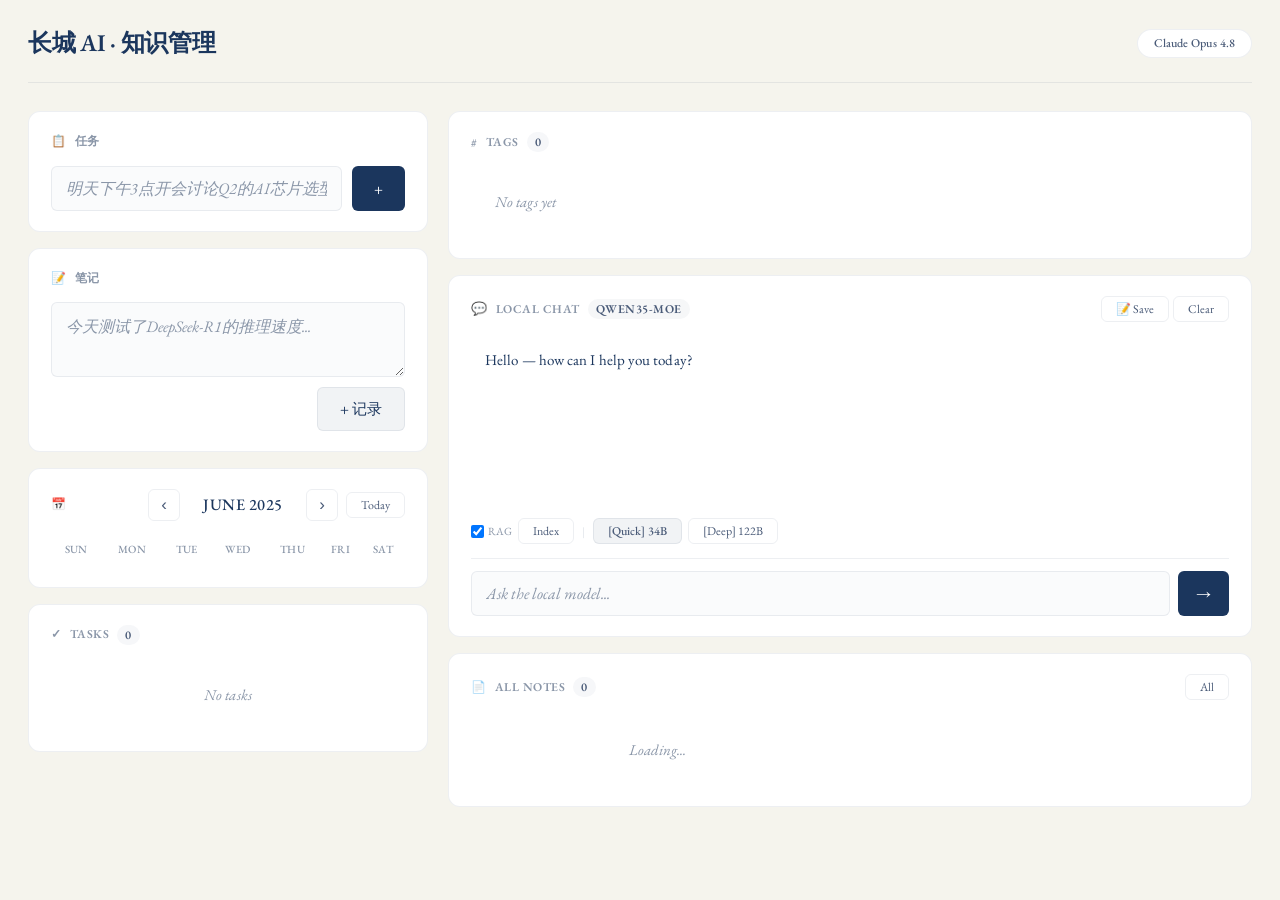
==== templates/index.html @ ca9f3a0d "first commit: AI knowledge management agent with local LLM chat, RAG, auto-tagging notes, task manag" ====
<!DOCTYPE html>
<html lang="en">
<head>
<meta charset="UTF-8">
<meta name="viewport" content="width=device-width, initial-scale=1.0">
<title>长城 AI · 知识管理</title>
<link rel="preconnect" href="https://fonts.googleapis.com">
<link href="https://fonts.googleapis.com/css2?family=EB+Garamond:ital,wght@0,400;0,500;0,600;1,400;1,500&display=swap" rel="stylesheet">
<style>
* { margin: 0; padding: 0; box-sizing: border-box; }

:root {
  --bg: #f5f4ed;
  --card: #ffffff;
  --card-hover: #faf9f5;
  --border: rgba(27,54,93,0.08);
  --border-light: rgba(27,54,93,0.15);
  --text: #1B365D;
  --text-dim: #4a5b78;
  --text-muted: #8a96a8;
  --accent: #1B365D;
  --accent-bg: rgba(27,54,93,0.04);
  --green: #3d6b4f;
  --red: #9d4a4a;
  --radius: 12px;
  --radius-sm: 6px;
  font-size: 17px;
}

body {
  font-family: 'EB Garamond', 'Noto Serif SC', Georgia, 'Times New Roman', serif;
  background: var(--bg);
  color: var(--text);
  line-height: 1.6;
  -webkit-font-smoothing: antialiased;
  font-size: 17px;
  font-weight: 400;
  letter-spacing: 0.005em;
}

::selection { background: rgba(27,54,93,0.1); color: var(--text); }

.bg-layer { position: fixed; inset: 0; z-index: 0; background: var(--bg); }

.app-wrap { position: relative; z-index: 1; max-width: 1480px; margin: 0 auto; padding: 0 28px; }

header {
  display: flex; align-items: center; justify-content: space-between;
  padding: 24px 0 20px; margin-bottom: 28px;
  border-bottom: 1px solid var(--border);
}
.logo {
  font-size: 24px;
  font-weight: 600;
  color: var(--text);
  letter-spacing: -0.3px;
}
.header-right { display: flex; align-items: center; gap: 16px; }
.header-badge {
  font-size: 12px; color: var(--text-dim);
  background: var(--card);
  border: 1px solid var(--border);
  padding: 4px 16px; border-radius: 40px;
  font-weight: 500;
}

.main-grid { display: grid; grid-template-columns: 400px 1fr; gap: 20px; align-items: start; }

.card {
  background: var(--card);
  border: 1px solid var(--border);
  border-radius: var(--radius);
  padding: 20px 22px;
  margin-bottom: 16px;
}
.card:hover { border-color: var(--border-light); }

.card-h {
  display: flex; align-items: center; gap: 8px;
  margin-bottom: 14px;
  font-size: 12px; font-weight: 600; color: var(--text-muted);
  letter-spacing: 0.5px; text-transform: uppercase;
}

.input-row { display: flex; gap: 10px; }
.input-f {
  flex: 1;
  background: rgba(27,54,93,0.02);
  border: 1px solid var(--border);
  border-radius: 6px;
  color: var(--text);
  padding: 11px 14px;
  font-size: 16px;
  outline: none;
  transition: all .15s;
  font-family: inherit;
  font-weight: 400;
}
.input-f::placeholder { color: var(--text-muted); font-style: italic; }
.input-f:focus { border-color: rgba(27,54,93,0.25); }
.input-ta { resize: vertical; min-height: 60px; line-height: 1.6; }

.btn {
  display: inline-flex; align-items: center; gap: 6px;
  padding: 11px 22px; border: none; border-radius: 6px;
  font-size: 15px; font-weight: 500; cursor: pointer;
  transition: all .12s; font-family: inherit;
}
.btn-primary { background: var(--accent); color: #fff; }
.btn-primary:hover { background: #243f6b; }
.btn-secondary { background: rgba(27,54,93,0.06); color: var(--text); border: 1px solid var(--border); }
.btn-secondary:hover { background: rgba(27,54,93,0.08); }

.btn-icon {
  width: 32px; height: 32px; border-radius: 6px;
  background: transparent; border: 1px solid var(--border);
  color: var(--text-dim); cursor: pointer; font-size: 17px;
  display: inline-flex; align-items: center; justify-content: center;
}
.btn-icon:hover { border-color: var(--border-light); color: var(--text); }
.btn-tiny {
  background: transparent; border: 1px solid var(--border);
  color: var(--text-dim); font-size: 12px; padding: 4px 14px;
  border-radius: 6px; cursor: pointer; font-family: inherit;
}
.btn-tiny:hover { color: var(--text); border-color: var(--border-light); }

.cal-nav { display: flex; align-items: center; gap: 8px; margin-left: auto; }
.cal-title {
  min-width: 110px; text-align: center; font-weight: 500; font-size: 16px;
  color: var(--text);
}
.cal-tbl { width: 100%; border-collapse: collapse; }
.cal-tbl th {
  font-size: 11px; color: var(--text-muted); font-weight: 500;
  padding: 6px 0 8px; text-align: center; text-transform: uppercase; letter-spacing: 0.3px;
}
.cal-tbl td {
  text-align: center; padding: 5px 0; cursor: pointer;
  border-radius: 6px; position: relative; width: 14.28%;
}
.cal-tbl td:hover { background: rgba(27,54,93,0.03); }

.day-num {
  display: inline-flex; align-items: center; justify-content: center;
  width: 30px; height: 30px; font-size: 15px; border-radius: 50%;
}
.cal-tbl td.today .day-num { background: var(--accent); color: #fff; }
.cal-tbl td.sel .day-num { background: rgba(27,54,93,0.06); border: 1px solid var(--accent); }
.day-dot {
  position: absolute; top: 0; right: calc(50% - 16px);
  background: var(--accent); color: #fff; font-size: 8px;
  border-radius: 10px; padding: 0 6px; line-height: 14px; min-width: 14px; text-align: center;
}

.day-detail {
  margin-top: 10px; padding: 14px 16px;
  background: rgba(27,54,93,0.02);
  border-radius: 6px; border: 1px solid var(--border);
  font-size: 15px; color: var(--text-dim); line-height: 1.7;
}
.day-detail strong { color: var(--text); font-weight: 500; }
.time-tag {
  font-size: 12px; color: var(--text-dim);
  background: rgba(27,54,93,0.04);
  padding: 1px 8px; border-radius: 3px;
}

.task-list { max-height: 360px; overflow-y: auto; }
.task-item {
  display: flex; align-items: flex-start; gap: 10px;
  padding: 10px 0; border-bottom: 1px solid rgba(27,54,93,0.04);
  border-radius: 4px; transition: all .12s;
}
.task-item:last-child { border-bottom: none; }
.task-item:hover { background: rgba(27,54,93,0.02); margin: 0 -4px; padding: 10px 4px; }
.task-item.done { opacity: .2; transition: opacity .4s; }

.tk-chk {
  flex-shrink: 0; width: 20px; height: 20px;
  border: 1.5px solid var(--green); border-radius: 50%;
  background: transparent; color: var(--green); font-size: 11px;
  cursor: pointer; display: flex; align-items: center; justify-content: center;
  margin-top: 2px; transition: all .12s;
}
.tk-chk:hover { background: var(--green); color: #fff; }
.tk-bd { flex: 1; }
.tk-tl { font-size: 17px; font-weight: 400; }
.tk-meta { display: flex; gap: 8px; font-size: 13px; color: var(--text-muted); margin-top: 1px; }
.tk-date, .tk-time { background: rgba(27,54,93,0.03); padding: 0 7px; border-radius: 3px; }

.tag-cloud { display: flex; flex-wrap: wrap; gap: 5px; }
.tag {
  display: inline-flex; align-items: center; gap: 4px;
  border-radius: 20px; padding: 4px 13px;
  cursor: pointer; transition: all .12s; font-size: 14px;
  border: 1px solid;
}
.tag:hover { filter: brightness(1.08); }
.tag.act { outline: 2px solid var(--accent); outline-offset: 2px; }
.tag-c { font-size: 12px; border-radius: 10px; padding: 0 7px; line-height: 18px; opacity: .7; }

.note-grid { display: grid; grid-template-columns: repeat(auto-fill, minmax(270px, 1fr)); gap: 12px; }

/* ═══ chat ═══ */
.chat-panel { display: flex; flex-direction: column; max-height: 480px; min-height: 280px; }
.chat-msgs { flex: 1; overflow-y: auto; padding: 4px 2px; display: flex; flex-direction: column; gap: 8px; }
.chat-msg { padding: 8px 12px; border-radius: 6px; font-size: 15px; line-height: 1.6; max-width: 88%; }
.chat-msg.user { background: rgba(27,54,93,0.04); align-self: flex-end; border: 1px solid rgba(27,54,93,0.06); }
.chat-msg.assistant { background: transparent; align-self: flex-start; color: var(--text); }
.chat-msg.thinking { font-size: 13px; color: var(--text-muted); font-style: italic; align-self: flex-start; padding: 4px 12px; animation: pulse 1.5s ease-in-out infinite; }
@keyframes pulse { 0%,100%{opacity:0.5} 50%{opacity:1} }
.chat-inp { display: flex; gap: 8px; margin-top: 10px; padding-top: 12px; border-top: 1px solid var(--border); }
.note-c {
  background: rgba(27,54,93,0.01);
  border: 1px solid var(--border);
  border-radius: var(--radius-sm);
  padding: 16px 18px;
  cursor: pointer; transition: all .15s;
}
.note-c:hover { background: var(--card-hover); border-color: var(--border-light); }
.note-c-tags { display: flex; flex-wrap: wrap; gap: 4px; margin-bottom: 8px; }
.note-c-tag { font-size: 12px; color: var(--text-dim); background: rgba(27,54,93,0.03); padding: 2px 9px; border-radius: 10px; }
.note-c-title {
  font-size: 17px; font-weight: 500; margin-bottom: 6px;
  line-height: 1.4; display: -webkit-box; -webkit-line-clamp: 2;
  -webkit-box-orient: vertical; overflow: hidden;
}
.note-c-preview {
  font-size: 14px; color: var(--text-dim); line-height: 1.6;
  display: -webkit-box; -webkit-line-clamp: 3;
  -webkit-box-orient: vertical; overflow: hidden;
}
.note-c-foot { display: flex; justify-content: space-between; margin-top: 8px; font-size: 12px; color: var(--text-muted); }

.modal-o {
  position: fixed; inset: 0; z-index: 100;
  background: rgba(245,244,237,0.85); backdrop-filter: blur(6px);
  display: flex; align-items: center; justify-content: center;
  animation: fi .15s;
}
@keyframes fi { from { opacity: 0; } to { opacity: 1; } }
.modal-c {
  background: #fff; border: 1px solid var(--border);
  border-radius: 14px; width: 80%; max-width: 680px;
  max-height: 82vh; overflow-y: auto; padding: 32px 36px;
  animation: mi .2s;
}
@keyframes mi { from { transform: scale(.98); opacity: 0; } to { transform: scale(1); opacity: 1; } }
.modal-c h2 { font-size: 24px; margin-bottom: 12px; padding-right: 50px; font-weight: 500; }
.modal-close {
  float: right; background: transparent;
  border: 1px solid var(--border); color: var(--text-dim);
  padding: 6px 16px; border-radius: 6px; cursor: pointer; font-size: 14px; font-family: inherit;
}
.modal-close:hover { color: var(--text); border-color: var(--border-light); }
.modal-tags { display: flex; flex-wrap: wrap; gap: 5px; margin-bottom: 16px; }
.modal-tag { font-size: 14px; color: var(--text-dim); background: rgba(27,54,93,0.03); padding: 3px 11px; border-radius: 12px; }
.modal-body {
  background: rgba(27,54,93,0.02); border: 1px solid var(--border);
  padding: 20px 22px; border-radius: 8px;
  font-size: 16px; line-height: 1.8; white-space: pre-wrap;
  word-wrap: break-word; color: var(--text-dim);
}

.toast {
  position: fixed; bottom: 28px; left: 50%; transform: translateX(-50%);
  padding: 10px 24px; border-radius: 8px; font-size: 15px;
  z-index: 200; transition: all .25s;
}
.toast.ok { background: #fff; color: var(--green); border: 1px solid rgba(61,107,79,0.2); }
.toast.err { background: #fff; color: var(--red); border: 1px solid rgba(157,74,74,0.2); }
.toast.hid { opacity: 0; transform: translateX(-50%) translateY(12px); pointer-events: none; }

.empty { padding: 24px; text-align: center; color: var(--text-muted); font-size: 15px; font-style: italic; }
.badge { background: rgba(27,54,93,0.04); color: var(--text-dim); font-size: 12px; border-radius: 10px; padding: 0 8px; line-height: 20px; min-width: 20px; text-align: center; }

::-webkit-scrollbar { width: 4px; }
::-webkit-scrollbar-track { background: transparent; }
::-webkit-scrollbar-thumb { background: rgba(27,54,93,0.06); border-radius: 2px; }

@media (max-width: 900px) {
  .main-grid { grid-template-columns: 1fr; }
  .note-grid { grid-template-columns: 1fr; }
  .app-wrap { padding: 0 16px; }
}
</style>
</head>
<body>

<div class="bg-layer"></div>
<div class="app-wrap">

  <!-- ═══ HEADER ═══ -->
  <header>
    <div class="logo">长城 AI · 知识管理</div>
    <div class="header-right">
      <span class="header-badge">Claude Opus 4.8</span>
    </div>
  </header>

  <!-- ═══ GRID ═══ -->
  <div class="main-grid">

    <!-- ═══ LEFT ═══ -->
    <div class="left-column">

      <div class="card">
        <div class="card-h"><span class="icon gold">📋</span> 任务</div>
        <form id="taskForm" class="input-row">
          <input type="text" id="taskInput" class="input-f"
            placeholder="明天下午3点开会讨论Q2的AI芯片选型进度...">
          <button type="submit" class="btn btn-primary" id="taskBtn">+</button>
        </form>
      </div>

      <div class="card">
        <div class="card-h"><span class="icon gold">📝</span> 笔记</div>
        <form id="noteForm" class="input-row" style="flex-direction:column">
          <textarea id="noteInput" class="input-f input-ta" rows="2"
            placeholder="今天测试了DeepSeek-R1的推理速度..."></textarea>
          <button type="submit" class="btn btn-secondary" id="noteBtn" style="align-self:flex-end">+ 记录</button>
        </form>
      </div>

      <div class="card">
        <div class="card-h">
          <span class="icon gold">📅</span>
          <div class="cal-nav">
            <button class="btn-icon" onclick="M.change(-1)">‹</button>
            <span class="cal-title" id="calTitle">June 2025</span>
            <button class="btn-icon" onclick="M.change(1)">›</button>
            <button class="btn-tiny" onclick="M.today()">Today</button>
          </div>
        </div>
        <table class="cal-tbl">
          <thead><tr><th>Sun</th><th>Mon</th><th>Tue</th><th>Wed</th><th>Thu</th><th>Fri</th><th>Sat</th></tr></thead>
          <tbody id="calBody"></tbody>
        </table>
        <div id="dayDetail"></div>
      </div>

      <div class="card">
        <div class="card-h"><span class="icon gold">✓</span> Tasks <span class="badge" id="taskBadge">0</span></div>
        <div class="task-list" id="taskList"><div class="empty">No tasks</div></div>
      </div>

    </div>

    <!-- ═══ RIGHT ═══ -->
    <div class="right-column">

      <div class="card">
        <div class="card-h"><span class="icon gold">#</span> Tags <span class="badge" id="tagBadge">0</span></div>
        <div class="tag-cloud" id="tagCloud"><div class="empty">No tags yet</div></div>
      </div>

      <div class="card">
        <div class="card-h"><span class="icon" style="font-size:13px">💬</span> Local Chat <span class="badge" id="modelBadge">qwen35-moe</span>
          <span style="margin-left:auto;display:flex;gap:4px">
            <button class="btn-tiny" onclick="saveChatAsNote()" id="saveChatBtn" title="Save chat as note">📝 Save</button>
            <button class="btn-tiny" onclick="clearChat()">Clear</button>
          </span>
        </div>
        <div class="chat-panel">
          <div class="chat-msgs" id="chatMsgs">
            <div class="chat-msg assistant">Hello — how can I help you today?</div>
          </div>
          <div style="padding:4px 0;font-size:11px;color:var(--text-muted);display:flex;gap:6px;align-items:center;flex-wrap:wrap">
            <label style="display:flex;align-items:center;gap:4px;cursor:pointer">
              <input type="checkbox" id="ragToggle" checked> <span>RAG</span>
            </label>
            <button class="btn-tiny" onclick="reindexVault()" id="reindexBtn">Index</button>
            <span style="color:var(--border-light);margin:0 2px">|</span>
            <button class="btn-tiny" id="modelFastBtn" onclick="switchModel('qwen35-moe')" style="background:rgba(27,54,93,0.06);font-weight:500">[Quick] 34B</button>
            <button class="btn-tiny" id="modelDeepBtn" onclick="switchModel('qwen3.5-122b')">[Deep] 122B</button>
          </div>
          <div class="chat-inp">
            <input type="text" id="chatInput" class="input-f" placeholder="Ask the local model..."
              onkeydown="if(event.key==='Enter') sendChat()">
            <button class="btn btn-primary" onclick="sendChat()" id="chatBtn" style="padding:11px 18px">→</button>
          </div>
        </div>
      </div>

      <div class="card" style="flex:1">
        <div class="card-h">
          <span class="icon gold">📄</span>
          <span id="notesTitle">All Notes</span>
          <span class="badge" id="notesBadge">0</span>
          <div style="margin-left:auto;display:flex;gap:4px">
            <button class="btn-tiny" onclick="M.allNotes()">All</button>
          </div>
        </div>
        <div class="note-grid" id="noteGrid"><div class="empty">Loading...</div></div>
      </div>

    </div>

  </div>
</div>

<div id="toast" class="toast hid"></div>

<script>
const API = (() => {
  function r(url, opts) { return fetch(url, opts).then(res => res.json()); }
  return {
    taskAdd: t => r('/api/task', {method:'POST', headers:{'Content-Type':'application/json'}, body:JSON.stringify({text:t})}),
    taskDone: id => r(`/api/task/${id}/complete`, {method:'PATCH'}),
    tasks: () => r('/api/tasks/active'),
    cal: (y,m) => r(`/api/calendar?year=${y}&month=${m}`),
    tasksByDate: d => r(`/api/tasks/date?date=${d}`),
    noteAdd: t => r('/api/note', {method:'POST', headers:{'Content-Type':'application/json'}, body:JSON.stringify({text:t})}),
    notes: () => r('/api/notes/all'),
    notesByTag: tag => r(`/api/notes?tag=${encodeURIComponent(tag)}`),
    tags: () => r('/api/tags'),
    noteGet: f => r(`/api/note/${encodeURIComponent(f)}`),
  };
})();

const M = (() => {
  let cy = new Date().getFullYear(), cm = new Date().getMonth() + 1;
  let atag = null;
  let nc = [];

  function t(m, type) {
    const el = document.getElementById('toast');
    el.textContent = m; el.className = 'toast ' + type;
    clearTimeout(el._t); el._t = setTimeout(() => el.classList.add('hid'), 3000);
  }

  function lb(id, v) {
    document.getElementById(id).disabled = v;
    document.getElementById(id).textContent = v ? '...' : (id === 'taskBtn' ? '+' : '+ Record');
  }

  document.getElementById('taskForm').addEventListener('submit', async function(e) {
    e.preventDefault();
    const inp = document.getElementById('taskInput');
    const txt = inp.value.trim(); if (!txt) return;
    lb('taskBtn', true);
    const d = await API.taskAdd(txt);
    lb('taskBtn', false);
    if (d.success) { t('Task added', 'ok'); inp.value = ''; reload(); }
    else t(d.error||'Failed', 'err');
  });

  window.completeTask = async function(id) {
    const el = document.querySelector(`.task-item[data-id="${id}"]`);
    if (el) el.classList.add('done');
    const d = await API.taskDone(id);
    if (d.success) { t('Done', 'ok'); setTimeout(() => { if(el)el.remove(); reload(); }, 300); }
    else { t('Failed', 'err'); if(el)el.classList.remove('done'); }
  };

  async function reloadTasks() {
    const tasks = await API.tasks();
    const list = document.getElementById('taskList');
    document.getElementById('taskBadge').textContent = tasks.length;
    if (!tasks.length) { list.innerHTML = '<div class="empty">No tasks</div>'; return; }
    list.innerHTML = tasks.map(t =>
      `<div class="task-item" data-id="${t.id}"><button class="tk-chk" onclick="completeTask('${t.id}')">✓</button><div class="tk-bd"><div class="tk-tl">${esc(t.title)}</div><div class="tk-meta"><span class="tk-date">${t.date}</span>${t.time ? `<span class="tk-time">${t.time}</span>` : ''}</div></div></div>`
    ).join('');
  }

  document.getElementById('noteForm').addEventListener('submit', async function(e) {
    e.preventDefault();
    const inp = document.getElementById('noteInput');
    const txt = inp.value.trim(); if (!txt) return;
    lb('noteBtn', true);
    const d = await API.noteAdd(txt);
    lb('noteBtn', false);
    if (d.success) { t('Note saved', 'ok'); inp.value = ''; Promise.all([reloadTags(), reloadNotes()]); }
    else t(d.error||'Failed', 'err');
  });

  async function reloadNotes() {
    atag = null;
    document.querySelectorAll('.tag').forEach(el => el.classList.remove('act'));
    document.getElementById('notesTitle').textContent = 'All Notes';
    const notes = await API.notes();
    nc = notes; renderNotes(notes);
  }
  window.M_allNotes = reloadNotes;

  function renderNotes(notes) {
    const grid = document.getElementById('noteGrid');
    document.getElementById('notesBadge').textContent = notes.length;
    if (!notes.length) { grid.innerHTML = '<div class="empty">No notes</div>'; return; }
    grid.innerHTML = notes.map(n => {
      const tags = n.tags || [];
      return `<div class="note-c" onclick="showNote('${esc(n.filename)}')"><div class="note-c-tags">${tags.slice(0,5).map(t => `<span class="note-c-tag">#${esc(t)}</span>`).join('')}${tags.length>5?`<span class="note-c-tag">+${tags.length-5}</span>`:''}</div><div class="note-c-title">${esc(n.title||n.filename)}</div><div class="note-c-preview">${esc((n.preview||'').slice(0,150))}</div><div class="note-c-foot"><span>${n.date||''}</span><span>note</span></div></div>`;
    }).join('');
  }

  window.showNote = async function(filename) {
    const note = await API.noteGet(filename);
    if (!note || note.error) { t('Not found', 'err'); return; }
    const c = note.content || '';
    const p = c.split('---');
    let body = c, meta = {};
    if (p.length >= 3) { meta = fm(p[1]); body = p.slice(2).join('---').trim(); }
    const tags = meta.tags || [];
    const ov = document.createElement('div');
    ov.className = 'modal-o';
    ov.innerHTML = `<div class="modal-c"><button class="modal-close" onclick="this.closest('.modal-o').remove()">Close</button><h2>${esc(meta.title||filename)}</h2><div class="modal-tags">${tags.map(t => `<span class="modal-tag">#${esc(t)}</span>`).join('')}</div><div style="font-size:12px;color:var(--text-muted);margin-bottom:12px">${meta.date||''} &middot; ${meta.type||'note'}</div><div class="modal-body">${esc(body)}</div></div>`;
    ov.addEventListener('click', function(e) { if (e.target===this) this.remove(); });
    document.body.appendChild(ov);
  };

  function fm(f) {
    const m = {}; let k = null;
    f.split('\n').forEach(l => {
      const li = l.match(/^\s{2}-\s(.+)/);
      if (li && k) { if(!m[k]) m[k]=[]; m[k].push(li[1].trim()); return; }
      const kv = l.match(/^(\w+):\s?(.+)?$/);
      if (kv) { k = kv[1]; const v = kv[2] ? kv[2].trim() : null;
        if (v) { if(v.startsWith('[')){ try{m[k]=JSON.parse(v.replace(/'/g,'"'))}catch(e){m[k]=v} } else m[k] = v; } }
    });
    return m;
  }

  async function reloadTags() {
    const tagsData = await API.tags();
    const cloud = document.getElementById('tagCloud');
    document.getElementById('tagBadge').textContent = Object.keys(tagsData).length;
    if (!Object.keys(tagsData).length) { cloud.innerHTML = '<div class="empty">No tags</div>'; return; }
    const tagColors = ['#1B365D','#3d6b4f','#8b6b3d','#6b4f7a','#3d6b7a','#8b4f4f','#4f6b3d','#6b6b4f'];
    let ci = 0;
    cloud.innerHTML = Object.entries(tagsData).map(([tag, info]) => {
      const c = tagColors[ci % tagColors.length]; ci++;
      const related = (info.related_tags||[]).slice(0,6).join(', ');
      return `<div class="tag${atag===tag?' act':''}" data-tag="${esc(tag)}" onclick="M.filter('${esc(tag)}')" data-related="${esc(related)}"
        style="background:${c}12;border-color:${c}30;color:${c}"
        title="Related tags: ${related}">
        #${esc(tag)}<span class="tag-c" style="background:${c}15">${info.count}</span></div>`;
    }).join('');
  }

  window.filterByTag = async function(tag) {
    if (atag === tag) {
      // deselect
      atag = null;
      document.querySelectorAll('.tag').forEach(el => {
        el.classList.remove('act');
        el.style.borderStyle = 'solid';
      });
      document.getElementById('notesTitle').textContent = 'All Notes';
      renderNotes(nc);
      return;
    }
    atag = tag;
    // 获取关联标签
    const el = document.querySelector(`.tag[data-tag="${esc(tag)}"]`);
    const relatedSet = new Set((el?.dataset.related||'').split(',').map(s => s.trim()).filter(Boolean));

    document.querySelectorAll('.tag').forEach(el => {
      if (el.dataset.tag === tag) {
        el.classList.add('act');
        el.style.borderStyle = 'solid';
      } else if (relatedSet.has(el.dataset.tag)) {
        // 关联标签：半高亮 + 虚线边框
        el.classList.remove('act');
        el.style.borderStyle = 'dashed';
        el.style.opacity = '0.85';
      } else {
        el.classList.remove('act');
        el.style.borderStyle = 'solid';
        el.style.opacity = '0.4';
      }
    });
    document.getElementById('notesTitle').textContent = '# ' + tag;
    const notes = await API.notesByTag(tag);
    renderNotes(notes);
  };

  async function loadCal() {
    const cal = await API.cal(cy, cm);
    document.getElementById('calTitle').textContent = cal.month_name + ' ' + cal.year;
    document.getElementById('calBody').innerHTML = cal.weeks.map(w =>
      '<tr>' + w.map(d => {
        if (!d) return '<td></td>';
        const cls = [];
        if (d.is_today) cls.push('today');
        if (d.count > 0) cls.push('has');
        return `<td class="${cls.join(' ')}" data-date="${d.date}" onclick="M.select('${d.date}')"><span class="day-num">${d.day}</span>${d.count > 0 ? `<span class="day-dot">${d.count}</span>` : ''}</td>`;
      }).join('') + '</tr>'
    ).join('');
  }

  window.selectDate = async function(dateStr) {
    document.querySelectorAll('.cal-tbl td').forEach(td => td.classList.remove('sel'));
    document.querySelectorAll(`.cal-tbl td[data-date="${dateStr}"]`).forEach(td => td.classList.add('sel'));
    const data = await API.tasksByDate(dateStr);
    const all = [...(data.active||[]), ...(data.archived||[])];
    document.getElementById('dayDetail').innerHTML = all.length
      ? `<div class="day-detail"><strong>${dateStr}</strong> &mdash; ${all.length} item(s)<br>${all.map(t => `${t.status==='completed'?'✅':'⬜'} ${t.time?`<span class="time-tag">${t.time}</span>`:''} ${esc(t.title)}`).join('<br>')}</div>`
      : `<div class="day-detail"><strong>${dateStr}</strong><br>No tasks</div>`;
  };

  async function reload() { await Promise.all([reloadTasks(), loadCal(), reloadTags(), reloadNotes()]); }

  // ═══ CHAT ═══
  const chatMsgs = [];
  function addChatMsg(role, text) {
    const div = document.createElement('div');
    div.className = 'chat-msg ' + role;
    div.textContent = text;
    document.getElementById('chatMsgs').appendChild(div);
    div.scrollIntoView({ behavior: 'smooth' });
    chatMsgs.push({ role, content: text });
  }

  window.clearChat = function() {
    chatMsgs.length = 0;
    document.getElementById('chatMsgs').innerHTML = '<div class="chat-msg assistant">Hello — how can I help you today?</div>';
  };

  window.saveChatAsNote = async function() {
    if (chatMsgs.length === 0) return;
    const btn = document.getElementById('saveChatBtn');
    btn.textContent = 'Saving...';
    const text = chatMsgs.map(m => (m.role === 'user' ? '> ' : '') + m.content).join('\n\n');
    const title = (chatMsgs[0]?.content || 'Chat').slice(0, 40);
    try {
      const r = await fetch('/api/note-from-chat', {
        method: 'POST', headers: {'Content-Type': 'application/json'},
        body: JSON.stringify({title, content: text}),
      });
      const d = await r.json();
      if (d.success) { t('Chat saved as note', 'ok'); reloadNotes(); }
      else t('Failed', 'err');
    } catch(e) { t('Error', 'err'); }
    btn.textContent = 'Save';
  };

  // current model
  let currentModel = 'qwen35-moe';

  window.switchModel = function(model) {
    currentModel = model;
    document.getElementById('modelBadge').textContent = model;
    document.getElementById('modelFastBtn').style.background = model === 'qwen35-moe' ? 'rgba(27,54,93,0.06)' : 'transparent';
    document.getElementById('modelDeepBtn').style.background = model === 'qwen3.5-122b' ? 'rgba(27,54,93,0.06)' : 'transparent';
    document.getElementById('modelFastBtn').style.fontWeight = model === 'qwen35-moe' ? '500' : '400';
    document.getElementById('modelDeepBtn').style.fontWeight = model === 'qwen3.5-122b' ? '500' : '400';
    t(`Switched to ${model === 'qwen35-moe' ? 'Quick (34B)' : 'Deep (122B)'}`, 'ok');
    clearChat();
  };

  window.reindexVault = async function() {
    const btn = document.getElementById('reindexBtn');
    btn.textContent = 'Indexing...';
    try {
      const r = await fetch('/api/index-vault', {method:'POST'});
      const d = await r.json();
      t(`Indexed ${d.indexed||0} chunks`, 'ok');
    } catch(e) { t('Error', 'err'); }
    btn.textContent = 'Index';
  };

  window.sendChat = async function() {
    const inp = document.getElementById('chatInput');
    const txt = inp.value.trim();
    if (!txt) return;
    inp.value = '';
    addChatMsg('user', txt);

    const msgs = document.getElementById('chatMsgs');
    const think = document.createElement('div');
    think.className = 'chat-msg thinking';
    think.textContent = 'thinking...';
    msgs.appendChild(think);

    const btn = document.getElementById('chatBtn');
    btn.disabled = true;
    const useRag = document.getElementById('ragToggle').checked;

    try {
      const resp = await fetch('/api/chat', {
        method: 'POST',
        headers: {'Content-Type': 'application/json'},
        body: JSON.stringify({messages: chatMsgs, model: currentModel, use_rag: useRag}),
      });

      think.remove();

      const bubble = document.createElement('div');
      bubble.className = 'chat-msg assistant';
      msgs.appendChild(bubble);

      const reader = resp.body.getReader();
      const decoder = new TextDecoder();
      let buffer = '';

      while (true) {
        const { done, value } = await reader.read();
        if (done) break;

        buffer += decoder.decode(value, {stream: true});
        const lines = buffer.split('\n');
        buffer = lines.pop() || '';

        for (const line of lines) {
          if (!line.startsWith('data: ')) continue;
          try {
            const data = JSON.parse(line.slice(6));
            if (data.text) {
              bubble.textContent += data.text;
              bubble.scrollIntoView({ behavior: 'smooth' });
            }
          } catch(e) {}
        }
      }

      chatMsgs.push({role: 'assistant', content: bubble.textContent});
    } catch(e) {
      think.remove();
      addChatMsg('assistant', '[Connection error]');
    }
    btn.disabled = false;
  };

  const pub = {
    allNotes: reloadNotes,
    filter: window.filterByTag,
    select: window.selectDate,
    today() { const n=new Date(); cy=n.getFullYear(); cm=n.getMonth()+1; loadCal(); },
    change(d) { cm+=d; if(cm>12){cm=1;cy++;} if(cm<1){cm=12;cy--;} loadCal(); },
  };
  Object.assign(window, { M: pub, completeTask: window.completeTask, showNote: window.showNote });

  function esc(s) { if(!s) return ''; const d=document.createElement('div'); d.textContent=s; return d.innerHTML; }

  document.addEventListener('DOMContentLoaded', () => { reload(); });

  return pub;
})();
</script>
</body>
</html>
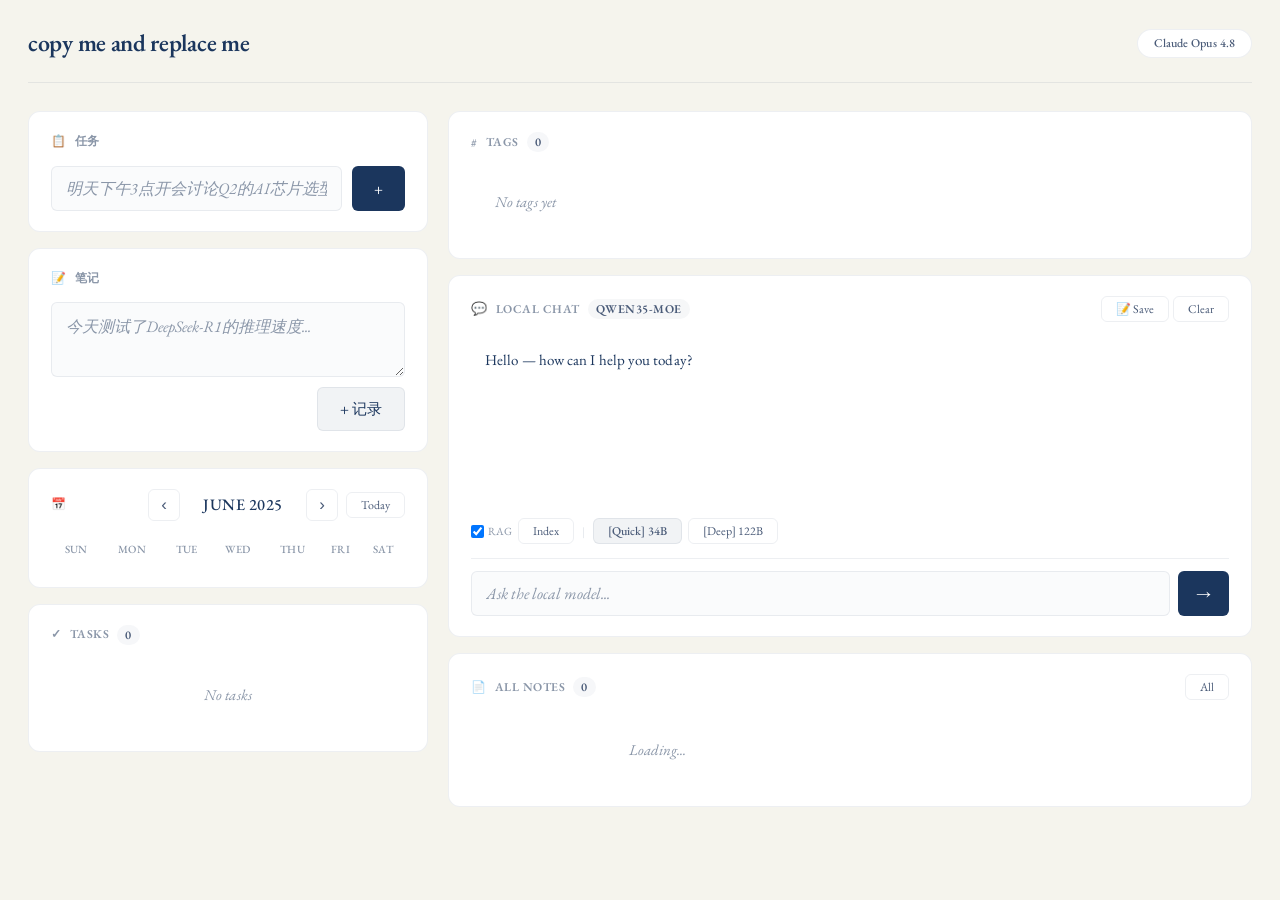
==== commit 538a982c: "rename project" ====
--- a/templates/index.html
+++ b/templates/index.html
@@ -3,7 +3,7 @@
 <head>
 <meta charset="UTF-8">
 <meta name="viewport" content="width=device-width, initial-scale=1.0">
-<title>长城 AI · 知识管理</title>
+<title>copy me and replace me</title>
 <link rel="preconnect" href="https://fonts.googleapis.com">
 <link href="https://fonts.googleapis.com/css2?family=EB+Garamond:ital,wght@0,400;0,500;0,600;1,400;1,500&display=swap" rel="stylesheet">
 <style>
@@ -293,7 +293,7 @@
 
   <!-- ═══ HEADER ═══ -->
   <header>
-    <div class="logo">长城 AI · 知识管理</div>
+    <div class="logo">copy me and replace me</div>
     <div class="header-right">
       <span class="header-badge">Claude Opus 4.8</span>
     </div>
